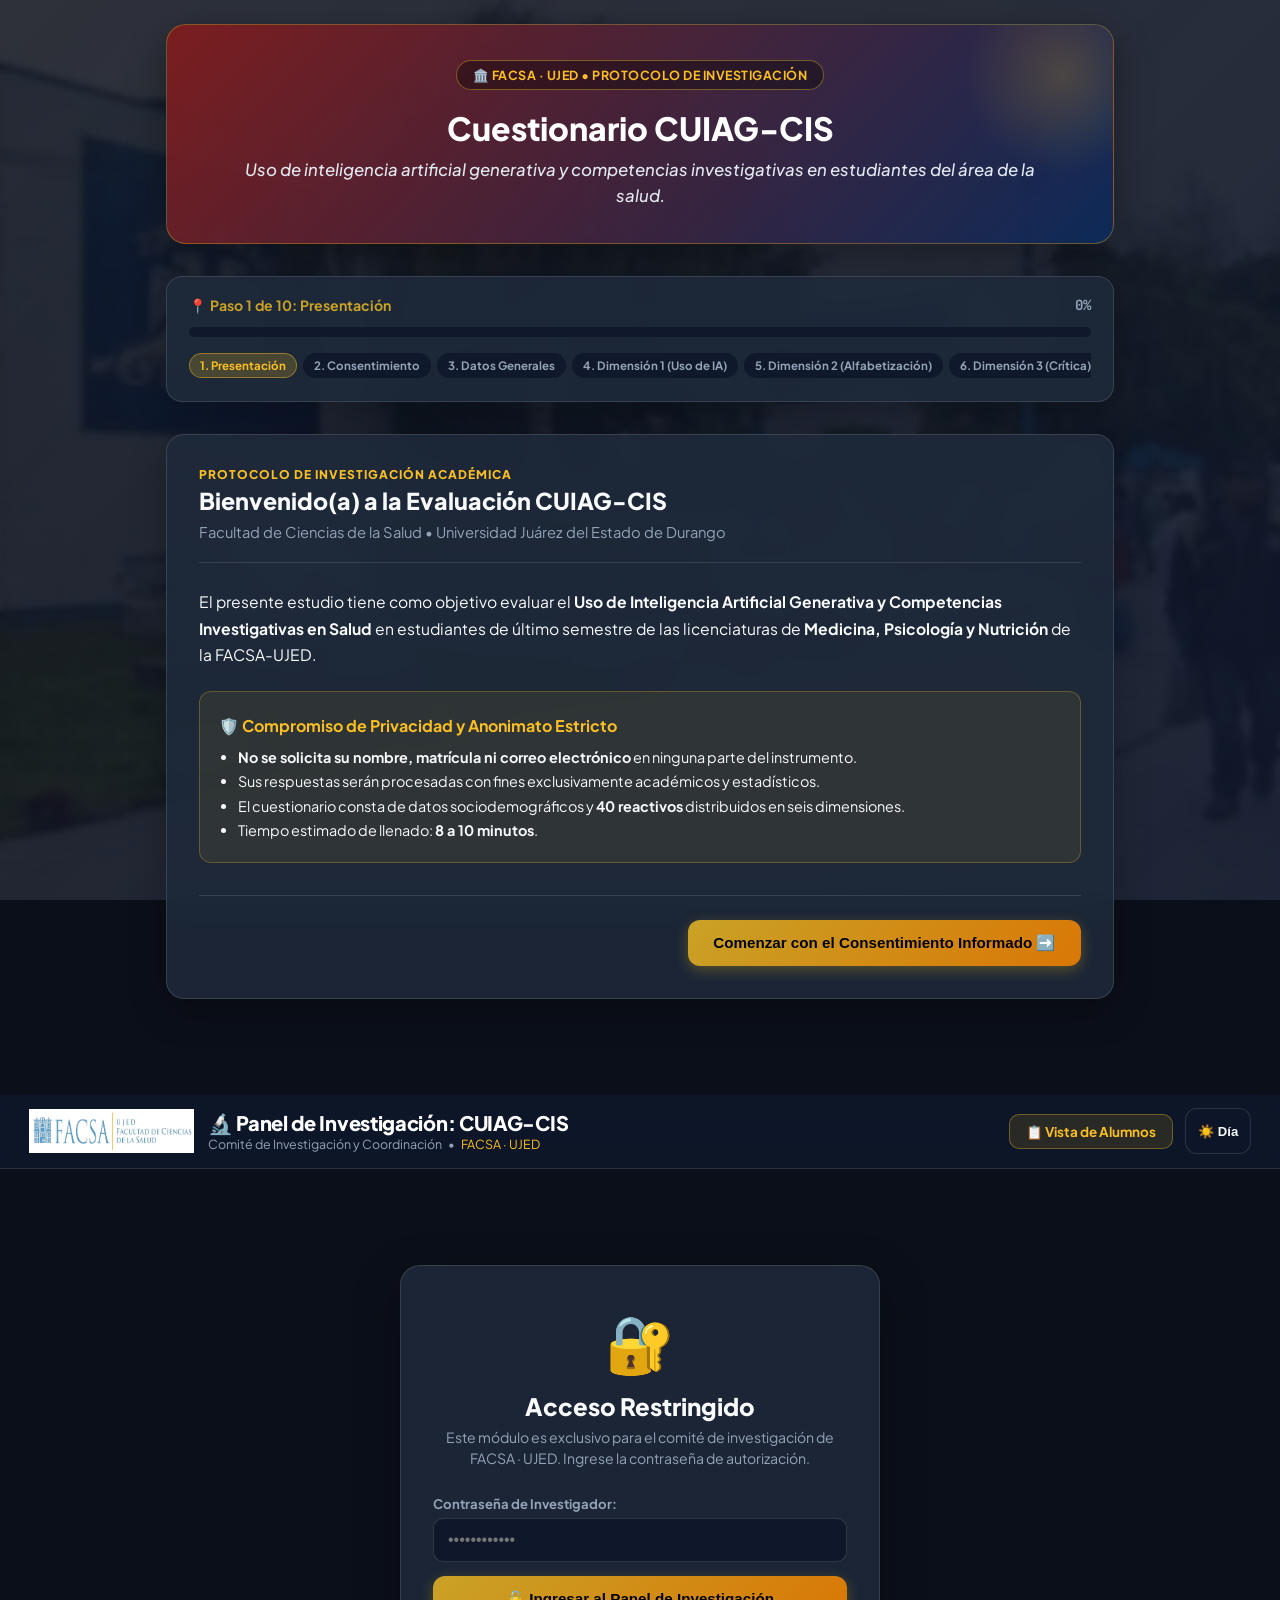
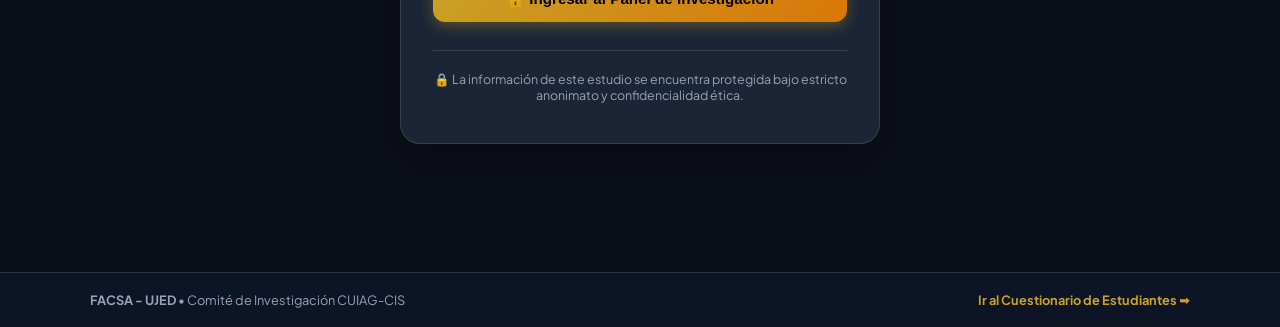
==== admin.html @ bff29620 "Centrar titulo, insignia y subtitulo del cuestionario en hero card" ====
<!DOCTYPE html>
<html lang="es" data-theme="dark">
<head>
  <meta charset="UTF-8">
  <meta name="viewport" content="width=device-width, initial-scale=1.0">
  <title>Panel de Investigación CUIAG-CIS | FACSA - UJED</title>
  <meta name="description" content="Panel Administrativo de Investigación y Análisis Psicométrico CUIAG-CIS - FACSA UJED">
  
  <!-- Tipografía Google Fonts -->
  <link rel="preconnect" href="https://fonts.googleapis.com">
  <link rel="preconnect" href="https://fonts.gstatic.com" crossorigin>
  <link href="https://fonts.googleapis.com/css2?family=JetBrains+Mono:wght@400;600;700&family=Plus+Jakarta+Sans:wght@400;500;600;700;800&display=swap" rel="stylesheet">
  
  <!-- Estilos del Cuestionario e Identidad Institucional -->
  <link rel="stylesheet" href="css/cuiag.css?v=60">
  <style>
    :root {
      --bg-main: #0b0f19;
      --card-bg: rgba(30, 41, 59, 0.88);
      --bg-secondary: rgba(15, 23, 42, 0.85);
      --border-color: rgba(255, 255, 255, 0.12);
      --text-main: #f8fafc;
      --text-muted: #94a3b8;
      --text-dim: #64748b;
      --accent-gold: #c9a227;
      --accent-crimson: #7f1d1d;
      --med-color: #38bdf8;
      --psi-color: #a855f7;
      --nut-color: #4ade80;
    }

    [data-theme="light"] {
      --bg-main: #f1f5f9;
      --card-bg: rgba(255, 255, 255, 0.90);
      --bg-secondary: rgba(248, 250, 252, 0.88);
      --border-color: rgba(0, 0, 0, 0.1);
      --text-main: #0f172a;
      --text-muted: #64748b;
      --text-dim: #94a3b8;
    }

    * { box-sizing: border-box; margin: 0; padding: 0; }

    body {
      background: var(--bg-main);
      color: var(--text-main);
      font-family: 'Plus Jakarta Sans', system-ui, -apple-system, sans-serif;
      min-height: 100vh;
      display: flex;
      flex-direction: column;
      position: relative;
    }

    /* Fondo de Pantalla Oficial FACSA */
    body::before {
      content: '';
      position: fixed;
      top: 0;
      left: 0;
      width: 100vw;
      height: 100vh;
      background-image: url('img/fondo-facsa.jpg');
      background-size: cover;
      background-position: center center;
      background-repeat: no-repeat;
      z-index: -2;
    }

    body::after {
      content: '';
      position: fixed;
      top: 0;
      left: 0;
      width: 100vw;
      height: 100vh;
      background: linear-gradient(135deg, rgba(11, 15, 25, 0.86) 0%, rgba(15, 23, 42, 0.92) 100%);
      backdrop-filter: blur(3px);
      -webkit-backdrop-filter: blur(3px);
      z-index: -1;
      pointer-events: none;
      transition: background 0.3s ease;
    }

    [data-theme="light"] body::after {
      background: linear-gradient(135deg, rgba(241, 245, 249, 0.88) 0%, rgba(226, 232, 240, 0.93) 100%);
      backdrop-filter: blur(3px);
      -webkit-backdrop-filter: blur(3px);
    }

    /* Cabecera del Panel */
    .admin-app-header {
      background: rgba(15, 23, 42, 0.92);
      backdrop-filter: blur(12px);
      border-bottom: 1px solid var(--border-color);
      padding: 0.85rem 1.8rem;
      position: sticky;
      top: 0;
      z-index: 1000;
      display: flex;
      justify-content: space-between;
      align-items: center;
      flex-wrap: wrap;
      gap: 12px;
    }

    .header-brand {
      display: flex;
      align-items: center;
      gap: 14px;
    }

    .header-brand img {
      height: 44px;
      width: auto;
      object-fit: contain;
    }

    .header-brand-title {
      font-size: 1.25rem;
      font-weight: 800;
      color: #ffffff;
      letter-spacing: -0.3px;
    }

    .header-brand-subtitle {
      font-size: 0.78rem;
      color: var(--text-muted);
      display: flex;
      align-items: center;
      gap: 6px;
    }

    .header-tools {
      display: flex;
      align-items: center;
      gap: 12px;
    }

    .btn-portal-alumno {
      background: rgba(201, 162, 39, 0.15);
      border: 1px solid rgba(201, 162, 39, 0.45);
      color: #fbbf24;
      padding: 8px 16px;
      border-radius: 10px;
      font-size: 0.84rem;
      font-weight: 700;
      text-decoration: none;
      display: inline-flex;
      align-items: center;
      gap: 6px;
      transition: all 0.2s;
    }

    .btn-portal-alumno:hover {
      background: rgba(201, 162, 39, 0.28);
      border-color: #fbbf24;
      transform: translateY(-1px);
    }

    /* Candado de Inicio de Sesión de Investigador */
    .admin-auth-card {
      max-width: 480px;
      margin: 4rem auto;
      background: var(--card-bg);
      border: 1px solid var(--border-color);
      border-radius: 20px;
      padding: 2.5rem 2rem;
      box-shadow: 0 16px 48px rgba(0, 0, 0, 0.3);
      text-align: center;
    }

    .admin-auth-icon {
      font-size: 3.5rem;
      margin-bottom: 0.8rem;
    }

    .custom-table {
      width: 100%;
      border-collapse: separate;
      border-spacing: 0;
      border-radius: 10px;
      overflow: hidden;
      margin-top: 10px;
    }

    .custom-table th {
      background: var(--bg-secondary);
      color: var(--text-muted);
      padding: 10px 14px;
      font-size: 0.78rem;
      font-weight: 700;
      text-transform: uppercase;
      letter-spacing: 0.5px;
      border-bottom: 1px solid var(--border-color);
    }

    .custom-table td {
      padding: 12px 14px;
      border-bottom: 1px solid var(--border-color);
      color: var(--text-main);
      font-size: 0.86rem;
    }

    .custom-table tr:hover td {
      background: rgba(255, 255, 255, 0.02);
    }

    .status-badge {
      display: inline-block;
      padding: 3px 8px;
      border-radius: 6px;
      font-size: 0.72rem;
      font-weight: 700;
    }

    .admin-viewport {
      flex: 1;
      width: 100%;
      max-width: 1100px;
      margin: 0 auto;
      padding: 2rem 1rem 4rem;
    }

    .toast-container {
      position: fixed;
      bottom: 24px;
      right: 24px;
      z-index: 9999;
      display: flex;
      flex-direction: column;
      gap: 10px;
    }

    .toast-item {
      background: #1e293b;
      color: #ffffff;
      border: 1px solid rgba(255, 255, 255, 0.15);
      padding: 12px 18px;
      border-radius: 10px;
      box-shadow: 0 8px 24px rgba(0,0,0,0.4);
      font-size: 0.88rem;
      font-weight: 600;
      animation: cuiagFadeIn 0.25s ease-out;
    }

    .cuiag-page-footer {
      margin-top: auto;
      background: rgba(15, 23, 42, 0.75);
      border-top: 1px solid var(--border-color);
      padding: 1.2rem 1.8rem;
      font-size: 0.8rem;
      color: var(--text-muted);
    }

    .footer-inner {
      max-width: 1100px;
      margin: 0 auto;
      display: flex;
      justify-content: space-between;
      align-items: center;
      flex-wrap: wrap;
      gap: 12px;
    }
  </style>
</head>
<body>

  <!-- CABECERA INSTITUCIONAL EXCLUSIVA DEL PANEL -->
  <header class="admin-app-header">
    <div class="header-brand">
      <img src="img/logo-facsa.png" alt="FACSA UJED">
      <div>
        <div class="header-brand-title">🔬 Panel de Investigación: CUIAG-CIS</div>
        <div class="header-brand-subtitle">
          <span>Comité de Investigación y Coordinación</span>
          <span>•</span>
          <span style="color: #fbbf24;">FACSA · UJED</span>
        </div>
      </div>
    </div>

    <div class="header-tools">
      <a href="index.html" class="btn-portal-alumno" title="Ver el cuestionario como lo ve el alumno">
        📋 Vista de Alumnos
      </a>
      <button type="button" class="cuiag-btn cuiag-btn-secondary" id="btnToggleTheme" onclick="alternarTemaVisual()" style="padding: 6px 12px; font-size: 0.82rem;">
        ☀️ Día
      </button>
      <button type="button" class="cuiag-btn cuiag-btn-secondary" id="btnCerrarSesionAdmin" onclick="cerrarSesionAdmin()" style="display: none; padding: 6px 12px; font-size: 0.82rem; color: #f87171; border-color: rgba(239,68,68,0.3);">
        Salir
      </button>
    </div>
  </header>

  <!-- CONTENEDOR PRINCIPAL DEL PANEL -->
  <main class="admin-viewport">

    <!-- PUERTA DE AUTENTICACIÓN CON CONTRASEÑA -->
    <div id="adminAuthGate" class="admin-auth-card">
      <div class="admin-auth-icon">🔐</div>
      <h2 style="font-size: 1.5rem; font-weight: 800; color: var(--text-main); margin-bottom: 6px;">
        Acceso Restringido
      </h2>
      <p style="font-size: 0.88rem; color: var(--text-muted); margin-bottom: 1.6rem; line-height: 1.5;">
        Este módulo es exclusivo para el comité de investigación de FACSA · UJED. Ingrese la contraseña de autorización.
      </p>

      <form onsubmit="validarClaveAdmin(event)" style="display: flex; flex-direction: column; gap: 14px;">
        <div style="text-align: left;">
          <label for="inputClaveAdmin" style="display: block; font-size: 0.82rem; font-weight: 700; color: var(--text-muted); margin-bottom: 6px;">
            Contraseña de Investigador:
          </label>
          <input 
            type="password" 
            id="inputClaveAdmin" 
            placeholder="••••••••••••" 
            required 
            autocomplete="current-password"
            style="width: 100%; padding: 12px 14px; border-radius: 10px; border: 1px solid var(--border-color); background: var(--bg-secondary); color: var(--text-main); font-size: 1rem; outline: none; transition: border-color 0.2s;"
          >
        </div>

        <div id="errorClaveAdmin" style="display: none; background: rgba(239, 68, 68, 0.15); border: 1px solid #ef4444; border-radius: 8px; padding: 10px; color: #f87171; font-size: 0.85rem; font-weight: 600; text-align: center;">
        </div>

        <button type="submit" id="btnIngresarAdmin" class="cuiag-btn cuiag-btn-gold" style="width: 100%; justify-content: center; padding: 12px; font-size: 0.95rem; font-weight: 700;">
          🔓 Ingresar al Panel de Investigación
        </button>
      </form>

      <div style="margin-top: 1.8rem; padding-top: 1.2rem; border-top: 1px solid var(--border-color); font-size: 0.78rem; color: var(--text-muted);">
        🔒 La información de este estudio se encuentra protegida bajo estricto anonimato y confidencialidad ética.
      </div>
    </div>

    <!-- CONTENEDOR DINÁMICO DEL PANEL ADMINISTRATIVO -->
    <div id="cuiagAdminPanelContent" style="display: none;"></div>

  </main>

  <!-- PIE DE PÁGINA -->
  <footer class="cuiag-page-footer">
    <div class="footer-inner">
      <div>
        <strong>FACSA - UJED</strong> • Comité de Investigación CUIAG-CIS
      </div>
      <div>
        <a href="index.html" style="color: var(--accent-gold, #c9a227); text-decoration: none; font-weight: 700;">
          Ir al Cuestionario de Estudiantes ➡️
        </a>
      </div>
    </div>
  </footer>

  <div class="toast-container" id="toastContainer"></div>

  <!-- SCRIPTS -->
  <script src="js/data.js?v=55"></script>
  <script src="js/audio.js?v=55"></script>
  <script src="js/cuiag.js?v=55"></script>

  <script>
    document.addEventListener('DOMContentLoaded', () => {
      // 1. Cargar tema
      const temaGuardado = localStorage.getItem('unicampus_theme') || 'dark';
      document.documentElement.setAttribute('data-theme', temaGuardado);
      actualizarBotonTema(temaGuardado);

      // 2. Comprobar si ya tiene clave en sesión
      window.adminKey = sessionStorage.getItem('fcs_admin_key') || null;
      window.rolActual = sessionStorage.getItem('fcs_rol') || null;
      if (window.adminKey) {
        mostrarPanel();
      }
    });

    async function validarClaveAdmin(e) {
      e.preventDefault();
      const input = document.getElementById('inputClaveAdmin');
      const errBox = document.getElementById('errorClaveAdmin');
      const btn = document.getElementById('btnIngresarAdmin');
      const clave = input ? input.value.trim() : '';

      if (!clave) return;

      btn.disabled = true;
      btn.textContent = '⏳ Verificando...';
      if (errBox) errBox.style.display = 'none';

      try {
        const res = await fetch('/api/cuiag/admin/login', {
          method: 'POST',
          headers: { 'Content-Type': 'application/json' },
          body: JSON.stringify({ clave: clave })
        });

        const data = await res.json();
        if (res.ok && data.ok) {
          window.adminKey = data.key || clave;
          window.rolActual = data.rol || 'superadmin';
          sessionStorage.setItem('fcs_admin_key', window.adminKey);
          sessionStorage.setItem('fcs_rol', window.rolActual);
          mostrarToast('Acceso autorizado como Investigador.', 'success');
          mostrarPanel();
        } else {
          throw new Error(data.error || 'Contraseña incorrecta.');
        }
      } catch (err) {
        if (errBox) {
          errBox.textContent = `❌ ${err.message}`;
          errBox.style.display = 'block';
        }
        btn.disabled = false;
        btn.textContent = '🔓 Ingresar al Panel de Investigación';
        if (input) {
          input.value = '';
          input.focus();
        }
      }
    }

    function mostrarPanel() {
      const gate = document.getElementById('adminAuthGate');
      const panel = document.getElementById('cuiagAdminPanelContent');
      const btnSalir = document.getElementById('btnCerrarSesionAdmin');

      if (gate) gate.style.display = 'none';
      if (panel) {
        panel.style.display = 'block';
        if (typeof window.renderPanelAdminCUIAG === 'function') {
          window.renderPanelAdminCUIAG();
        }
      }
      if (btnSalir) btnSalir.style.display = 'inline-flex';
    }

    window.cerrarSesionAdmin = function() {
      sessionStorage.removeItem('fcs_admin_key');
      sessionStorage.removeItem('fcs_rol');
      localStorage.removeItem('fcs_rol');
      window.adminKey = null;
      window.rolActual = null;
      const gate = document.getElementById('adminAuthGate');
      const panel = document.getElementById('cuiagAdminPanelContent');
      const btnSalir = document.getElementById('btnCerrarSesionAdmin');

      if (gate) gate.style.display = 'block';
      if (panel) panel.style.display = 'none';
      if (btnSalir) btnSalir.style.display = 'none';
      const input = document.getElementById('inputClaveAdmin');
      if (input) input.value = '';
      mostrarToast('Sesión administrativa finalizada.', 'info');
    };

    window.alternarTemaVisual = function() {
      const actual = document.documentElement.getAttribute('data-theme') || 'dark';
      const nuevo = actual === 'dark' ? 'light' : 'dark';
      document.documentElement.setAttribute('data-theme', nuevo);
      localStorage.setItem('unicampus_theme', nuevo);
      actualizarBotonTema(nuevo);
    };

    function actualizarBotonTema(tema) {
      const btn = document.getElementById('btnToggleTheme');
      if (btn) btn.innerHTML = tema === 'dark' ? '☀️ Día' : '🌙 Noche';
    }

    window.mostrarToast = function(mensaje, tipo = 'info') {
      const cont = document.getElementById('toastContainer');
      if (!cont) return;
      const t = document.createElement('div');
      t.className = 'toast-item';
      if (tipo === 'success') t.style.borderColor = '#10b981';
      if (tipo === 'error') t.style.borderColor = '#ef4444';
      t.textContent = mensaje;
      cont.appendChild(t);
      setTimeout(() => {
        t.style.opacity = '0';
        t.style.transition = 'opacity 0.3s';
        setTimeout(() => t.remove(), 300);
      }, 3500);
    };
  </script>
</body>
</html>
---- css/cuiag.css ----
/* ==========================================================================
   MÓDULO CUIAG-CIS • FACSA - UJED
   Cuestionario de Uso de Inteligencia Artificial Generativa y Competencias
   Investigativas en Salud
   Estilos Institucionales Compatibles (Modo Claro / Modo Oscuro)
   ========================================================================== */

/* Contenedor principal del Cuestionario de Estudiantes */
.cuiag-module-container {
  max-width: 980px;
  margin: 0 auto;
  padding: 1.5rem 1rem 4rem;
  color: var(--text-main, #f1f5f9);
  font-family: 'Plus Jakarta Sans', system-ui, -apple-system, sans-serif;
}

/* Cabecera del instrumento */
.cuiag-hero-card {
  background: linear-gradient(135deg, rgba(127, 29, 29, 0.95) 0%, rgba(11, 42, 91, 0.92) 100%);
  border: 1px solid rgba(201, 162, 39, 0.4);
  border-radius: 20px;
  padding: 2.2rem 2rem;
  margin-bottom: 2rem;
  box-shadow: 0 12px 36px rgba(0, 0, 0, 0.35);
  position: relative;
  overflow: hidden;
  text-align: center;
  display: flex;
  flex-direction: column;
  align-items: center;
  justify-content: center;
}

.cuiag-hero-card::after {
  content: '';
  position: absolute;
  top: -50px;
  right: -50px;
  width: 200px;
  height: 200px;
  background: radial-gradient(circle, rgba(201, 162, 39, 0.25) 0%, transparent 70%);
  border-radius: 50%;
  pointer-events: none;
}

.cuiag-institution-badge {
  display: inline-flex;
  align-items: center;
  gap: 8px;
  background: rgba(0, 0, 0, 0.35);
  border: 1px solid rgba(201, 162, 39, 0.5);
  padding: 6px 16px;
  border-radius: 30px;
  font-size: 0.78rem;
  font-weight: 700;
  letter-spacing: 0.5px;
  color: #fbbf24;
  margin: 0 auto 1.1rem auto;
  text-transform: uppercase;
}

.cuiag-hero-title {
  font-size: 2rem;
  font-weight: 800;
  line-height: 1.25;
  color: #ffffff;
  margin: 0 auto 0.6rem auto;
  text-align: center;
}

.cuiag-hero-subtitle {
  font-size: 1.05rem;
  color: #e2e8f0;
  margin: 0 auto;
  font-style: italic;
  font-weight: 500;
  max-width: 800px;
  text-align: center;
  line-height: 1.5;
}

.cuiag-privacy-notice-badge {
  display: inline-flex;
  align-items: center;
  gap: 8px;
  background: rgba(16, 185, 129, 0.15);
  border: 1px solid rgba(16, 185, 129, 0.4);
  color: #34d399;
  padding: 6px 14px;
  border-radius: 8px;
  font-size: 0.82rem;
  font-weight: 700;
}

/* Barra de Progreso y Navegación de Pasos (Stepper) */
.cuiag-stepper-wrapper {
  background: var(--card-bg, #1e293b);
  border: 1px solid var(--border-color, rgba(255, 255, 255, 0.1));
  border-radius: 16px;
  padding: 1.2rem 1.4rem;
  margin-bottom: 2rem;
  box-shadow: 0 8px 32px rgba(0, 0, 0, 0.25);
  backdrop-filter: blur(12px);
  -webkit-backdrop-filter: blur(12px);
}

.cuiag-progress-header {
  display: flex;
  justify-content: space-between;
  align-items: center;
  margin-bottom: 0.8rem;
  font-size: 0.88rem;
  font-weight: 700;
}

.cuiag-progress-step-name {
  color: var(--accent-gold, #c9a227);
  display: flex;
  align-items: center;
  gap: 6px;
}

.cuiag-progress-percent {
  color: var(--text-muted, #94a3b8);
  font-family: 'JetBrains Mono', monospace;
}

.cuiag-progress-track {
  width: 100%;
  height: 10px;
  background: var(--bg-secondary, #0f172a);
  border-radius: 10px;
  overflow: hidden;
  position: relative;
}

.cuiag-progress-fill {
  height: 100%;
  background: linear-gradient(90deg, #7f1d1d 0%, #c9a227 60%, #10b981 100%);
  width: 0%;
  transition: width 0.35s ease;
  border-radius: 10px;
}

.cuiag-steps-pills {
  display: flex;
  gap: 6px;
  margin-top: 1rem;
  overflow-x: auto;
  padding-bottom: 4px;
  scrollbar-width: thin;
}

.cuiag-step-pill {
  padding: 4px 10px;
  border-radius: 20px;
  font-size: 0.72rem;
  font-weight: 700;
  background: var(--bg-secondary, #0f172a);
  color: var(--text-muted, #94a3b8);
  white-space: nowrap;
  border: 1px solid transparent;
  transition: all 0.2s;
  cursor: default;
}

.cuiag-step-pill.completed {
  background: rgba(16, 185, 129, 0.15);
  color: #10b981;
  border-color: rgba(16, 185, 129, 0.3);
}

.cuiag-step-pill.active {
  background: rgba(201, 162, 39, 0.25);
  color: #fbbf24;
  border-color: rgba(201, 162, 39, 0.6);
}

/* Tarjetas de Sección y Formularios */
.cuiag-section-card {
  background: var(--card-bg, #1e293b);
  border: 1px solid var(--border-color, rgba(255, 255, 255, 0.1));
  border-radius: 18px;
  padding: 2rem;
  margin-bottom: 2rem;
  box-shadow: 0 12px 36px rgba(0, 0, 0, 0.25);
  backdrop-filter: blur(12px);
  -webkit-backdrop-filter: blur(12px);
  display: none;
}

.cuiag-section-card.active {
  display: block;
  animation: cuiagFadeIn 0.3s ease-out;
}

@keyframes cuiagFadeIn {
  from { opacity: 0; transform: translateY(8px); }
  to { opacity: 1; transform: translateY(0); }
}

.cuiag-section-header {
  border-bottom: 1px solid var(--border-color, rgba(255, 255, 255, 0.08));
  padding-bottom: 1.2rem;
  margin-bottom: 1.6rem;
}

.cuiag-section-badge {
  font-size: 0.75rem;
  text-transform: uppercase;
  letter-spacing: 1px;
  font-weight: 800;
  color: #fbbf24;
  margin-bottom: 4px;
}

.cuiag-section-title {
  font-size: 1.45rem;
  font-weight: 800;
  color: var(--text-main, #ffffff);
  margin: 0 0 6px 0;
}

.cuiag-section-desc {
  font-size: 0.92rem;
  color: var(--text-muted, #94a3b8);
  margin: 0;
  line-height: 1.5;
}

/* Consentimiento Informado */
.cuiag-consent-box {
  background: rgba(11, 42, 91, 0.25);
  border: 1px solid rgba(59, 130, 246, 0.35);
  border-left: 5px solid #3b82f6;
  border-radius: 12px;
  padding: 1.4rem;
  margin-bottom: 2rem;
  font-size: 0.96rem;
  line-height: 1.65;
  color: var(--text-main, #f8fafc);
}

.cuiag-consent-options {
  display: flex;
  flex-direction: column;
  gap: 12px;
  margin-top: 1.5rem;
}

.cuiag-consent-choice {
  display: flex;
  align-items: center;
  gap: 14px;
  padding: 1.1rem 1.4rem;
  border-radius: 12px;
  border: 2px solid var(--border-color, rgba(255, 255, 255, 0.12));
  background: var(--bg-secondary, #0f172a);
  cursor: pointer;
  transition: all 0.2s;
  font-weight: 600;
  font-size: 1rem;
}

.cuiag-consent-choice:hover {
  border-color: rgba(201, 162, 39, 0.5);
  background: rgba(201, 162, 39, 0.05);
}

.cuiag-consent-choice input[type="radio"] {
  width: 22px;
  height: 22px;
  accent-color: #c9a227;
  cursor: pointer;
}

.cuiag-consent-choice.selected {
  border-color: #c9a227;
  background: rgba(201, 162, 39, 0.12);
  box-shadow: 0 0 12px rgba(201, 162, 39, 0.2);
}

/* Campos de Datos Generales */
.cuiag-field-group {
  margin-bottom: 1.8rem;
}

.cuiag-field-label {
  display: block;
  font-size: 0.92rem;
  font-weight: 700;
  color: var(--text-main, #ffffff);
  margin-bottom: 8px;
}

.cuiag-field-helper {
  font-size: 0.78rem;
  color: var(--text-muted, #94a3b8);
  margin-top: 4px;
}

.cuiag-career-grid {
  display: grid;
  grid-template-columns: repeat(auto-fit, minmax(200px, 1fr));
  gap: 12px;
}

.cuiag-career-card {
  padding: 1.2rem;
  border-radius: 12px;
  border: 2px solid var(--border-color, rgba(255, 255, 255, 0.12));
  background: var(--bg-secondary, #0f172a);
  cursor: pointer;
  text-align: center;
  transition: all 0.2s;
}

.cuiag-career-card:hover {
  border-color: #c9a227;
  transform: translateY(-2px);
}

.cuiag-career-card.selected {
  border-color: #c9a227;
  background: rgba(201, 162, 39, 0.14);
}

.cuiag-career-card .career-icon {
  font-size: 2rem;
  margin-bottom: 6px;
}

.cuiag-career-card .career-name {
  font-weight: 700;
  font-size: 1.05rem;
}

.cuiag-input-text,
.cuiag-input-select,
.cuiag-input-number {
  width: 100%;
  max-width: 400px;
  padding: 0.75rem 1rem;
  border-radius: 10px;
  background: var(--bg-secondary, #0f172a);
  border: 1px solid var(--border-color, rgba(255, 255, 255, 0.2));
  color: var(--text-main, #ffffff);
  font-size: 1rem;
  outline: none;
  transition: border-color 0.2s;
}

.cuiag-input-text:focus,
.cuiag-input-select:focus,
.cuiag-input-number:focus {
  border-color: #c9a227;
  box-shadow: 0 0 0 3px rgba(201, 162, 39, 0.25);
}

.cuiag-tools-grid {
  display: grid;
  grid-template-columns: repeat(auto-fill, minmax(180px, 1fr));
  gap: 10px;
  margin-top: 8px;
}

.cuiag-tool-checkbox-card {
  display: flex;
  align-items: center;
  gap: 10px;
  padding: 10px 14px;
  border-radius: 10px;
  border: 1px solid var(--border-color, rgba(255, 255, 255, 0.15));
  background: var(--bg-secondary, #0f172a);
  cursor: pointer;
  font-size: 0.92rem;
  font-weight: 600;
}

.cuiag-tool-checkbox-card input[type="checkbox"] {
  width: 18px;
  height: 18px;
  accent-color: #c9a227;
}

/* Reactivos Oficiales del Cuestionario (1 al 40) */
.cuiag-item-card {
  background: var(--bg-secondary, #0f172a);
  border: 1px solid var(--border-color, rgba(255, 255, 255, 0.08));
  border-radius: 14px;
  padding: 1.4rem 1.6rem;
  margin-bottom: 1.5rem;
  transition: all 0.2s;
}

.cuiag-item-card:hover {
  border-color: rgba(201, 162, 39, 0.35);
}

.cuiag-item-card.answered {
  border-left: 4px solid #10b981;
}

.cuiag-item-card.has-error {
  border-color: #ef4444 !important;
  box-shadow: 0 0 10px rgba(239, 68, 68, 0.25);
}

.cuiag-item-header {
  display: flex;
  align-items: flex-start;
  gap: 12px;
  margin-bottom: 1.1rem;
}

.cuiag-item-number {
  background: rgba(201, 162, 39, 0.18);
  border: 1px solid rgba(201, 162, 39, 0.4);
  color: #fbbf24;
  font-weight: 800;
  font-size: 0.85rem;
  min-width: 32px;
  height: 32px;
  display: flex;
  align-items: center;
  justify-content: center;
  border-radius: 8px;
  font-family: 'JetBrains Mono', monospace;
  flex-shrink: 0;
}

.cuiag-item-statement {
  font-size: 1rem;
  font-weight: 600;
  line-height: 1.5;
  color: var(--text-main, #f8fafc);
  flex: 1;
}

/* Escala Likert de 5 puntos */
.cuiag-likert-scale {
  display: grid;
  grid-template-columns: repeat(5, 1fr);
  gap: 8px;
}

@media (max-width: 768px) {
  .cuiag-likert-scale {
    grid-template-columns: 1fr;
    gap: 6px;
  }
}

.cuiag-scale-option {
  display: flex;
  flex-direction: column;
  align-items: center;
  justify-content: center;
  text-align: center;
  padding: 12px 6px;
  min-height: 58px;
  border-radius: 10px;
  border: 1.5px solid var(--border-color, rgba(255, 255, 255, 0.12));
  background: var(--card-bg, #1e293b);
  cursor: pointer;
  transition: all 0.2s;
  user-select: none;
}

.cuiag-scale-option:hover {
  border-color: #c9a227;
  background: rgba(201, 162, 39, 0.08);
}

.cuiag-scale-option input[type="radio"] {
  display: none;
}

.cuiag-scale-num {
  font-size: 1.1rem;
  font-weight: 800;
  color: var(--text-main, #ffffff);
  margin-bottom: 2px;
}

.cuiag-scale-text {
  font-size: 0.72rem;
  color: var(--text-muted, #94a3b8);
  font-weight: 600;
  line-height: 1.2;
}

.cuiag-scale-option.selected {
  background: linear-gradient(135deg, rgba(127, 29, 29, 0.3) 0%, rgba(201, 162, 39, 0.22) 100%);
  border-color: #c9a227;
  box-shadow: 0 4px 12px rgba(201, 162, 39, 0.25);
}

.cuiag-scale-option.selected .cuiag-scale-num {
  color: #fbbf24;
}

.cuiag-scale-option.selected .cuiag-scale-text {
  color: #ffffff;
  font-weight: 700;
}

@media (max-width: 768px) {
  .cuiag-scale-option {
    flex-direction: row;
    justify-content: flex-start;
    padding: 10px 14px;
    gap: 12px;
    min-height: 44px;
    text-align: left;
  }
  .cuiag-scale-num {
    min-width: 24px;
    margin-bottom: 0;
  }
}

/* Barra inferior de navegación */
.cuiag-nav-footer {
  display: flex;
  justify-content: space-between;
  align-items: center;
  gap: 12px;
  margin-top: 2rem;
  padding-top: 1.5rem;
  border-top: 1px solid var(--border-color, rgba(255, 255, 255, 0.1));
}

.cuiag-btn {
  display: inline-flex;
  align-items: center;
  justify-content: center;
  gap: 8px;
  padding: 0.85rem 1.6rem;
  border-radius: 12px;
  font-size: 0.95rem;
  font-weight: 700;
  cursor: pointer;
  border: none;
  transition: all 0.2s;
  min-height: 46px;
}

.cuiag-btn-secondary {
  background: var(--bg-secondary, #0f172a);
  color: var(--text-main, #ffffff);
  border: 1px solid var(--border-color, rgba(255, 255, 255, 0.15));
}

.cuiag-btn-secondary:hover {
  background: var(--card-bg, #1e293b);
  border-color: rgba(255, 255, 255, 0.3);
}

.cuiag-btn-primary {
  background: linear-gradient(135deg, #7f1d1d 0%, #b91c1c 100%);
  color: #ffffff;
  box-shadow: 0 4px 14px rgba(185, 28, 28, 0.35);
}

.cuiag-btn-primary:hover {
  filter: brightness(1.1);
  transform: translateY(-1px);
}

.cuiag-btn-gold {
  background: linear-gradient(135deg, #c9a227 0%, #d97706 100%);
  color: #000000;
  font-weight: 800;
  box-shadow: 0 4px 14px rgba(201, 162, 39, 0.35);
}

.cuiag-btn-gold:hover {
  filter: brightness(1.1);
  transform: translateY(-1px);
}

.cuiag-btn-success {
  background: linear-gradient(135deg, #059669 0%, #10b981 100%);
  color: #ffffff;
  font-weight: 800;
  box-shadow: 0 4px 14px rgba(16, 185, 129, 0.35);
}

.cuiag-btn:disabled {
  opacity: 0.5;
  cursor: not-allowed;
  transform: none !important;
}

/* Pantalla de Revisión */
.cuiag-review-summary-box {
  background: var(--bg-secondary, #0f172a);
  border: 1px solid var(--border-color, rgba(255, 255, 255, 0.1));
  border-radius: 14px;
  padding: 1.5rem;
  margin-bottom: 1.5rem;
}

.cuiag-review-grid {
  display: grid;
  grid-template-columns: repeat(auto-fit, minmax(280px, 1fr));
  gap: 12px;
  margin-top: 1rem;
}

.cuiag-review-item {
  display: flex;
  justify-content: space-between;
  align-items: center;
  padding: 10px 14px;
  background: var(--card-bg, #1e293b);
  border-radius: 8px;
  font-size: 0.88rem;
}

/* Pantalla de Confirmación / Agradecimiento */
.cuiag-success-card {
  text-align: center;
  padding: 3.5rem 2rem;
  background: var(--card-bg, #1e293b);
  border: 1px solid rgba(16, 185, 129, 0.4);
  border-radius: 20px;
  box-shadow: 0 16px 48px rgba(0, 0, 0, 0.25);
}

.cuiag-success-icon {
  font-size: 4rem;
  color: #10b981;
  margin-bottom: 1rem;
  animation: cuiagBounce 0.6s ease-out;
}

@keyframes cuiagBounce {
  0% { transform: scale(0.3); opacity: 0; }
  60% { transform: scale(1.15); opacity: 1; }
  100% { transform: scale(1); }
}

.cuiag-receipt-badge {
  display: inline-block;
  background: rgba(201, 162, 39, 0.15);
  border: 1px solid rgba(201, 162, 39, 0.4);
  color: #fbbf24;
  padding: 8px 18px;
  border-radius: 8px;
  font-family: 'JetBrains Mono', monospace;
  font-size: 1.1rem;
  font-weight: 800;
  margin: 1.2rem 0;
}

/* ==========================================================================
   PANEL ADMINISTRATIVO DE INVESTIGACIÓN (CUIAG-CIS)
   ========================================================================== */
.cuiag-admin-container {
  padding: 1rem 0;
}

.cuiag-admin-header {
  display: flex;
  justify-content: space-between;
  align-items: center;
  flex-wrap: wrap;
  gap: 14px;
  margin-bottom: 1.8rem;
  background: var(--card-bg, #1e293b);
  padding: 1.4rem 1.8rem;
  border-radius: 16px;
  border: 1px solid var(--border-color, rgba(255, 255, 255, 0.1));
}

.cuiag-admin-status-cluster {
  display: flex;
  align-items: center;
  gap: 12px;
  flex-wrap: wrap;
}

.cuiag-admin-grid {
  display: grid;
  grid-template-columns: repeat(auto-fit, minmax(220px, 1fr));
  gap: 16px;
  margin-bottom: 2rem;
}

.cuiag-metric-box {
  background: var(--card-bg, #1e293b);
  border: 1px solid var(--border-color, rgba(255, 255, 255, 0.08));
  border-radius: 14px;
  padding: 1.3rem;
  display: flex;
  align-items: center;
  gap: 14px;
}

.cuiag-metric-icon {
  width: 48px;
  height: 48px;
  border-radius: 12px;
  display: flex;
  align-items: center;
  justify-content: center;
  font-size: 1.5rem;
  background: rgba(201, 162, 39, 0.15);
  color: #fbbf24;
}

.cuiag-metric-val {
  font-size: 1.8rem;
  font-weight: 800;
  line-height: 1.1;
  color: var(--text-main, #ffffff);
}

.cuiag-metric-lbl {
  font-size: 0.8rem;
  color: var(--text-muted, #94a3b8);
  font-weight: 600;
}

/* Tabla de Frecuencias por Reactivo */
.cuiag-freq-bar-wrap {
  display: flex;
  width: 100%;
  height: 18px;
  border-radius: 6px;
  overflow: hidden;
  background: var(--bg-secondary, #0f172a);
}

.cuiag-freq-segment {
  height: 100%;
  transition: width 0.3s;
}

.cuiag-seg-1 { background: #ef4444; }
.cuiag-seg-2 { background: #f97316; }
.cuiag-seg-3 { background: #eab308; }
.cuiag-seg-4 { background: #3b82f6; }
.cuiag-seg-5 { background: #10b981; }

.cuiag-legend-strip {
  display: flex;
  gap: 12px;
  flex-wrap: wrap;
  font-size: 0.76rem;
  margin-top: 6px;
  color: var(--text-muted, #94a3b8);
}

.cuiag-legend-dot {
  display: inline-block;
  width: 10px;
  height: 10px;
  border-radius: 3px;
  margin-right: 4px;
}
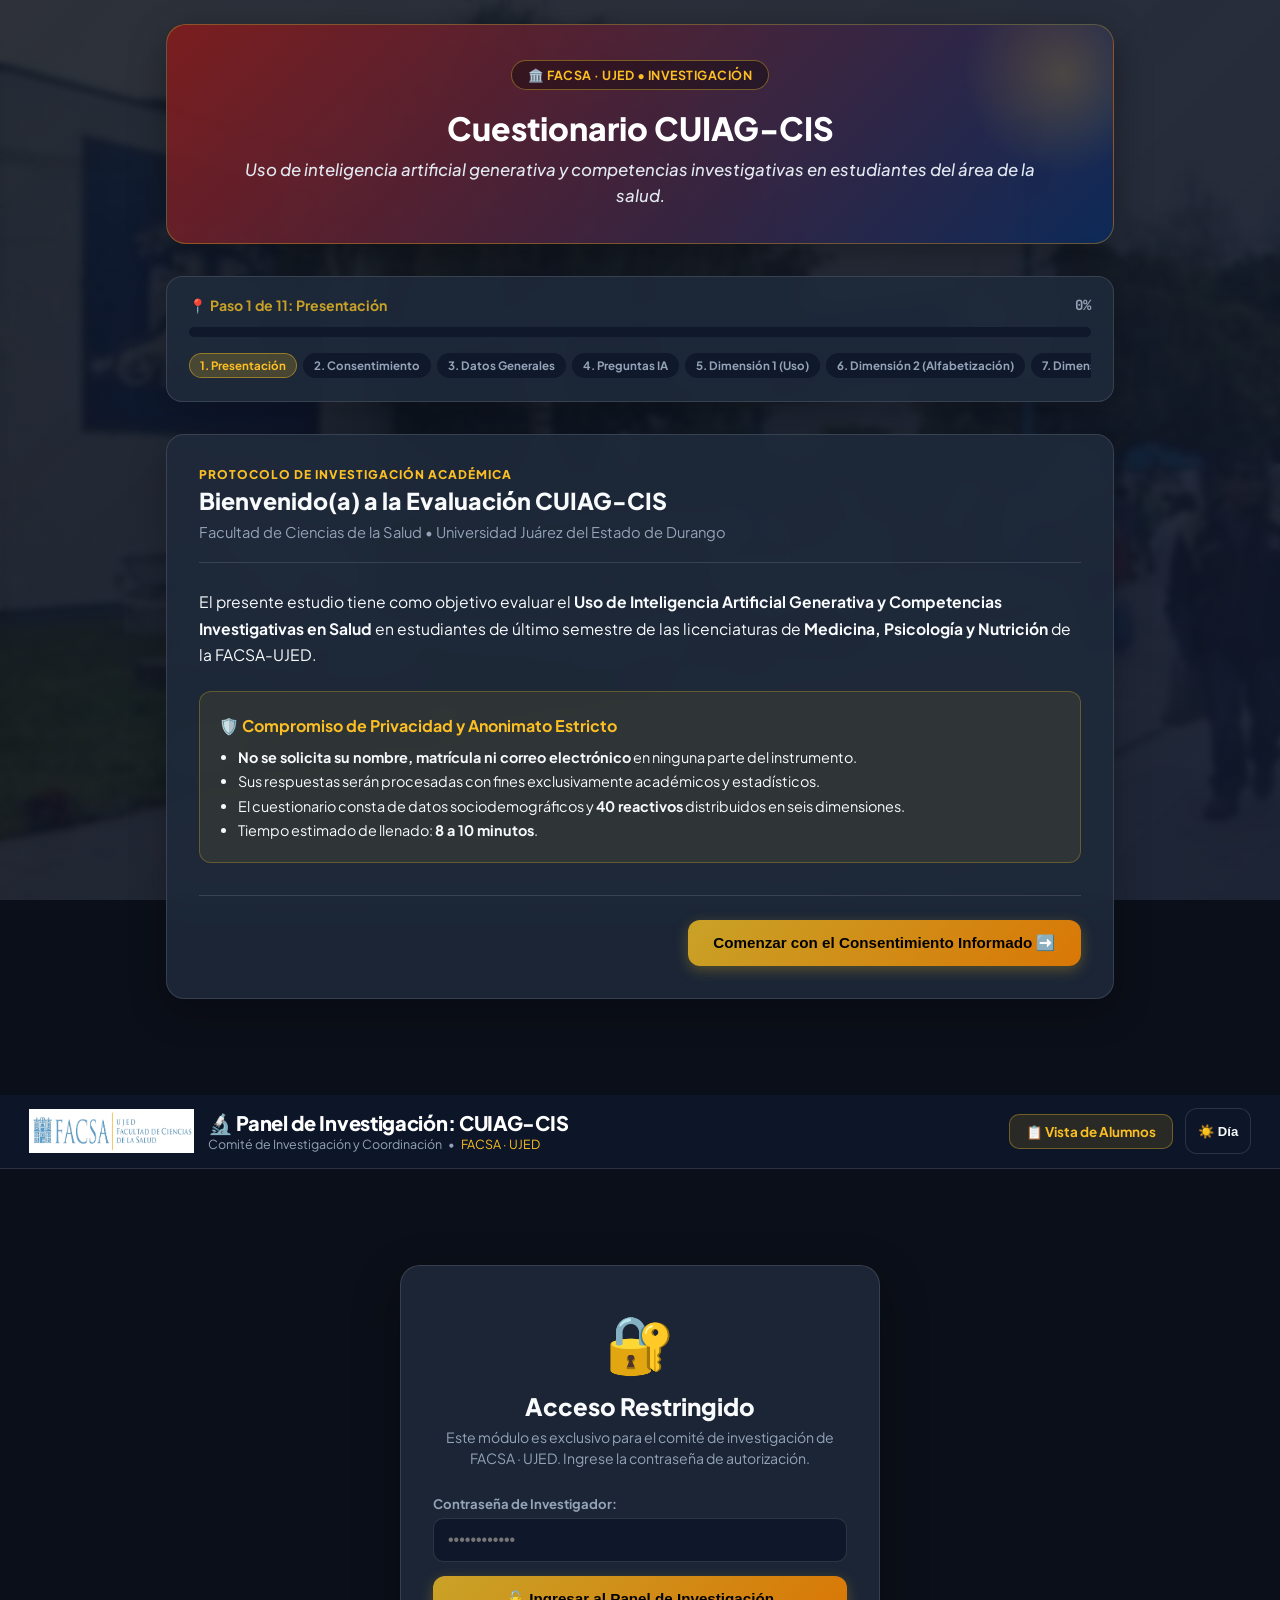
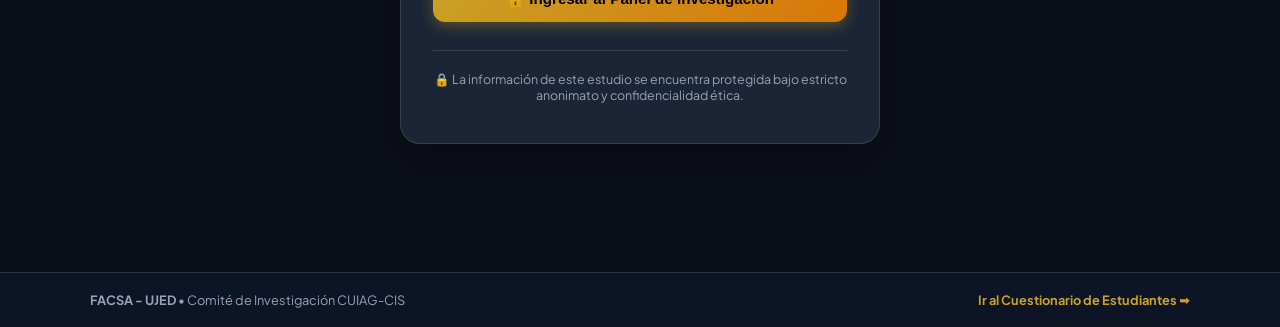
==== commit 481acab5: "Actualizar texto de consentimiento y cache buster v71" ====
--- a/admin.html
+++ b/admin.html
@@ -12,7 +12,7 @@
   <link href="https://fonts.googleapis.com/css2?family=JetBrains+Mono:wght@400;600;700&family=Plus+Jakarta+Sans:wght@400;500;600;700;800&display=swap" rel="stylesheet">
   
   <!-- Estilos del Cuestionario e Identidad Institucional -->
-  <link rel="stylesheet" href="css/cuiag.css?v=60">
+  <link rel="stylesheet" href="css/cuiag.css?v=70">
   <style>
     :root {
       --bg-main: #0b0f19;
@@ -355,9 +355,9 @@
   <div class="toast-container" id="toastContainer"></div>
 
   <!-- SCRIPTS -->
-  <script src="js/data.js?v=55"></script>
-  <script src="js/audio.js?v=55"></script>
-  <script src="js/cuiag.js?v=55"></script>
+  <script src="js/data.js?v=70"></script>
+  <script src="js/audio.js?v=70"></script>
+  <script src="js/cuiag.js?v=71"></script>
 
   <script>
     document.addEventListener('DOMContentLoaded', () => {
--- a/css/cuiag.css
+++ b/css/cuiag.css
@@ -375,12 +375,31 @@
   cursor: pointer;
   font-size: 0.92rem;
   font-weight: 600;
+  transition: all 0.2s ease;
+  user-select: none;
+}
+
+.cuiag-tool-checkbox-card:hover {
+  border-color: #c9a227;
+  transform: translateY(-1px);
+}
+
+.cuiag-tool-checkbox-card.selected {
+  border-color: #c9a227;
+  background: rgba(201, 162, 39, 0.14);
+  box-shadow: 0 0 12px rgba(201, 162, 39, 0.2);
+}
+
+.cuiag-tool-checkbox-card.muted {
+  opacity: 0.4;
+  pointer-events: none;
 }
 
 .cuiag-tool-checkbox-card input[type="checkbox"] {
   width: 18px;
   height: 18px;
   accent-color: #c9a227;
+  cursor: pointer;
 }
 
 /* Reactivos Oficiales del Cuestionario (1 al 40) */
@@ -587,6 +606,19 @@
   box-shadow: 0 4px 14px rgba(16, 185, 129, 0.35);
 }
 
+.cuiag-btn-danger {
+  background: linear-gradient(135deg, #b91c1c 0%, #ef4444 100%);
+  color: #ffffff;
+  font-weight: 800;
+  border: 1px solid rgba(239, 68, 68, 0.5);
+  box-shadow: 0 4px 14px rgba(239, 68, 68, 0.35);
+}
+
+.cuiag-btn-danger:hover {
+  filter: brightness(1.1);
+  transform: translateY(-1px);
+}
+
 .cuiag-btn:disabled {
   opacity: 0.5;
   cursor: not-allowed;
@@ -761,3 +793,111 @@
   border-radius: 3px;
   margin-right: 4px;
 }
+
+/* ==========================================================================
+   CONTROL DE RECEPCIÓN DE RESPUESTAS & MODAL ADMINISTRATIVO
+   ========================================================================== */
+.cuiag-reception-card {
+  border-radius: 16px;
+  padding: 1.4rem 1.6rem;
+  margin-bottom: 1.8rem;
+  display: flex;
+  justify-content: space-between;
+  align-items: center;
+  flex-wrap: wrap;
+  gap: 16px;
+  transition: all 0.3s ease;
+}
+
+.cuiag-reception-card.active {
+  background: linear-gradient(135deg, rgba(16, 185, 129, 0.14) 0%, rgba(15, 23, 42, 0.95) 100%);
+  border: 2px solid #10b981;
+  box-shadow: 0 8px 26px rgba(16, 185, 129, 0.18);
+}
+
+.cuiag-reception-card.closed {
+  background: linear-gradient(135deg, rgba(239, 68, 68, 0.15) 0%, rgba(15, 23, 42, 0.95) 100%);
+  border: 2px solid #ef4444;
+  box-shadow: 0 8px 26px rgba(239, 68, 68, 0.22);
+}
+
+.cuiag-reception-badge {
+  display: inline-flex;
+  align-items: center;
+  gap: 6px;
+  padding: 4px 12px;
+  border-radius: 20px;
+  font-size: 0.78rem;
+  font-weight: 800;
+  text-transform: uppercase;
+  letter-spacing: 0.5px;
+}
+
+.cuiag-reception-badge.active {
+  background: rgba(16, 185, 129, 0.2);
+  color: #34d399;
+  border: 1px solid rgba(16, 185, 129, 0.4);
+}
+
+.cuiag-reception-badge.closed {
+  background: rgba(239, 68, 68, 0.2);
+  color: #f87171;
+  border: 1px solid rgba(239, 68, 68, 0.4);
+}
+
+/* Modal Emergente de Control de Recepción */
+.cuiag-modal-overlay {
+  position: fixed;
+  inset: 0;
+  background: rgba(11, 15, 25, 0.82);
+  backdrop-filter: blur(6px);
+  -webkit-backdrop-filter: blur(6px);
+  z-index: 99999;
+  display: flex;
+  align-items: center;
+  justify-content: center;
+  padding: 1.2rem;
+  animation: cuiagFadeIn 0.2s ease-out;
+}
+
+.cuiag-modal-dialog {
+  background: var(--card-bg, #1e293b);
+  border: 1px solid var(--border-color, rgba(255, 255, 255, 0.15));
+  border-radius: 20px;
+  max-width: 540px;
+  width: 100%;
+  padding: 2.2rem 2rem;
+  box-shadow: 0 24px 60px rgba(0, 0, 0, 0.5);
+  position: relative;
+  animation: cuiagZoomIn 0.25s ease-out;
+}
+
+@keyframes cuiagZoomIn {
+  from { opacity: 0; transform: scale(0.92); }
+  to { opacity: 1; transform: scale(1); }
+}
+
+.cuiag-modal-close-btn {
+  position: absolute;
+  top: 18px;
+  right: 18px;
+  background: rgba(255, 255, 255, 0.08);
+  border: 1px solid var(--border-color, rgba(255, 255, 255, 0.15));
+  color: var(--text-muted, #94a3b8);
+  width: 34px;
+  height: 34px;
+  border-radius: 50%;
+  cursor: pointer;
+  display: flex;
+  align-items: center;
+  justify-content: center;
+  font-size: 1.1rem;
+  transition: all 0.2s;
+}
+
+.cuiag-modal-close-btn:hover {
+  background: rgba(239, 68, 68, 0.2);
+  color: #f87171;
+  border-color: #ef4444;
+}
+
